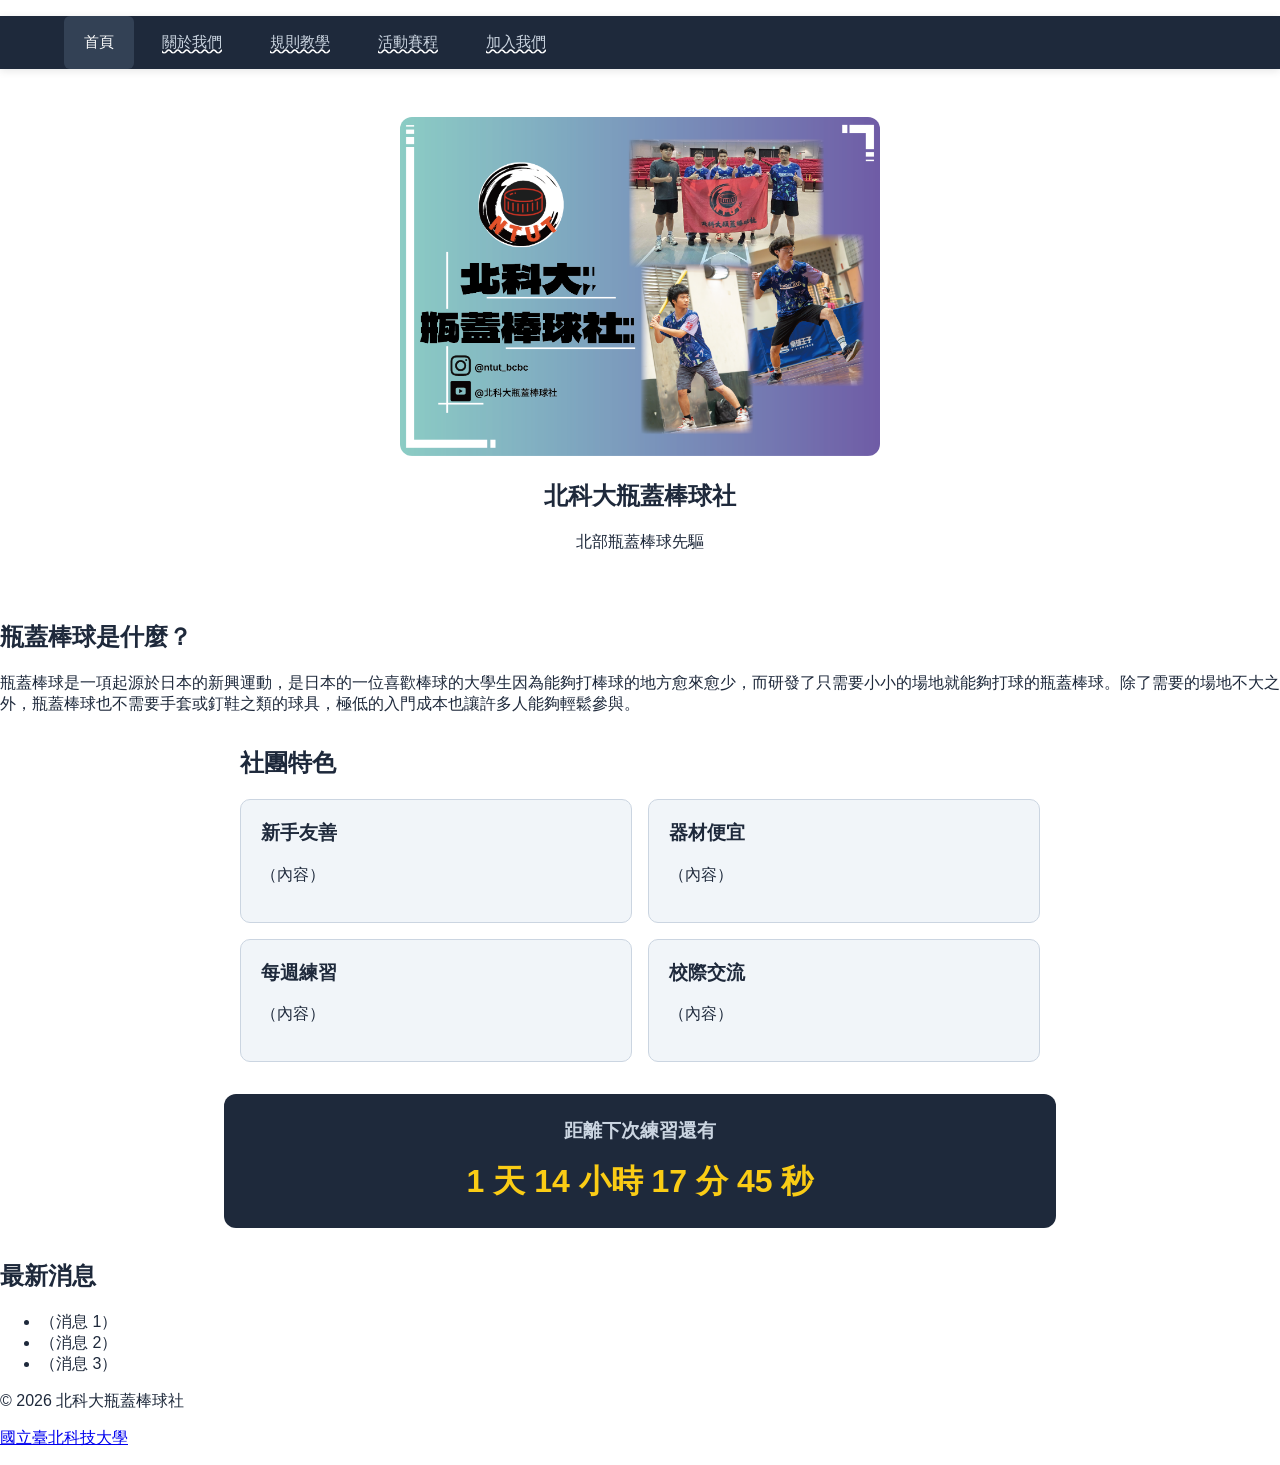
==== index.html @ 92513eaa "boilerplate" ====
<!DOCTYPE html>
<html lang="zh-Hant">
<head>
  <meta charset="UTF-8">
  <meta name="viewport" content="width=device-width, initial-scale=1.0">
  <title>首頁 | 北科大瓶蓋棒球社</title>
  <link rel="stylesheet" href="css/style.css">
</head>
<body>

  <nav class="navbar" aria-label="主選單">
    <ul class="nav-list">
      <li class="nav-item"><a href="index.html" class="nav-link active" aria-current="page">首頁</a></li>
      <li class="nav-item"><a href="about.html" class="nav-link">關於我們</a></li>
      <li class="nav-item"><a href="rules.html" class="nav-link">規則教學</a></li>
      <li class="nav-item"><a href="schedule.html" class="nav-link">活動賽程</a></li>
      <li class="nav-item"><a href="join.html" class="nav-link">加入我們</a></li>
    </ul>
  </nav>

  <main class="page-content">

    <section class="hero">
      <img src="images/hero.png" alt="宣傳圖">
      <h1>北科大瓶蓋棒球社</h1>
      <p>北部瓶蓋棒球先驅</p>
    </section>

    <section class="intro">
      <h2>瓶蓋棒球是什麼？</h2>
      <p>瓶蓋棒球是一項起源於日本的新興運動，是日本的一位喜歡棒球的大學生因為能夠打棒球的地方愈來愈少，而研發了只需要小小的場地就能夠打球的瓶蓋棒球。除了需要的場地不大之外，瓶蓋棒球也不需要手套或釘鞋之類的球具，極低的入門成本也讓許多人能夠輕鬆參與。</p>
    </section>

    <section class="features">
      <h2>社團特色</h2>
      <div class="grid-2x2">
        <div class="grid-cell">
          <h3>新手友善</h3>
          <p>（內容）</p>
        </div>
        <div class="grid-cell">
          <h3>器材便宜</h3>
          <p>（內容）</p>
        </div>
        <div class="grid-cell">
          <h3>每週練習</h3>
          <p>（內容）</p>
        </div>
        <div class="grid-cell">
          <h3>校際交流</h3>
          <p>（內容）</p>
        </div>
      </div>
    </section>

    <section class="countdown">
      <h2>距離下次練習還有</h2>
      <p id="countdown-display">--</p>
    </section>

    <section class="news">
      <h2>最新消息</h2>
      <ul>
        <li>（消息 1）</li>
        <li>（消息 2）</li>
        <li>（消息 3）</li>
      </ul>
    </section>

  </main>

  <footer class="site-footer">
    <p>&copy; 2026 北科大瓶蓋棒球社</p>
    <p>
      <a href="https://www.ntut.edu.tw/" target="_blank" rel="noopener">國立臺北科技大學</a>
    </p>
  </footer>

  <script src="js/script.js"></script>
</body>
</html>
---- css/style.css ----
body {
    margin: 0;
    background-color: #ffffff;
    color: #1e293b;
    font-family: sans-serif;
}

.navbar {
    background-color: #1e293b;
    padding: 0 1.5rem;
    box-shadow: 0 2px 8px rgba(0, 0, 0, 0.1);
}

.nav-list {
    list-style-type: none;
    display: flex;
    align-items: center;
    gap: 0.5rem;
}

.nav-list .nav-right {
    margin-left: auto;
}

.nav-link {
    display: block;
    color: #cbd5e1;
    padding: 1rem 1.25rem;
    font-weight: 500;
    font-size: 0.95rem;
    border-radius: 6px;
    transition: all 0.2s ease-in-out;
    text-decoration: underline wavy #fff;
}

.nav-link:hover {
    color: #ffffff;
    background-color: #334155;
}

.nav-link:active {
    color: #ffffff;
    background-color: #3b82f6; 
}

.nav-link.active {
    color: #ffffff;
    background-color: #334155;
    text-decoration: none;
}

.hero {
    text-align: center;
    padding: 2rem 1rem;
}

.hero img {
    width: 100%;
    max-width: 480px;
    height: auto;
    border-radius: 12px;
}

.features {
    max-width: 800px;
    margin: 2rem auto;
    padding: 0 1rem;
}

.grid-2x2 {
    display: grid;
    grid-template-columns: 1fr 1fr;
    grid-template-rows: auto auto;
    gap: 1rem;
}

.grid-cell {
    background-color: #f1f5f9;
    border: 1px solid #cbd5e1;
    border-radius: 10px;
    padding: 1.25rem;
    transition: transform 0.2s, box-shadow 0.2s;
}

.grid-cell:hover {
    transform: translateY(-4px);
    box-shadow: 0 6px 16px rgba(0, 0, 0, 0.15);
}

.grid-cell h3 {
    margin-top: 0;
    color: #1e293b;
}

.countdown {
    max-width: 800px;
    margin: 2rem auto;
    padding: 1.5rem 1rem;
    text-align: center;
    background-color: #1e293b;
    color: #ffffff;
    border-radius: 12px;
}

.countdown h2 {
    margin-top: 0;
    color: #cbd5e1;
    font-size: 1.2rem;
}

#countdown-display {
    margin: 0;
    font-size: 2rem;
    font-weight: bold;
    color: #facc15;
}

@media (max-width: 600px) {
    .nav-list {
        flex-direction: column;
        align-items: stretch;
        padding: 0.5rem 0;
    }

    .nav-list .nav-right {
        margin-left: 0;
    }

    .nav-link {
        padding: 0.75rem 1rem;
    }

    .grid-2x2 {
        gap: 0.5rem;
    }

    .grid-cell {
        padding: 0.75rem;
    }

    #countdown-display {
        font-size: 1.4rem;
    }
}
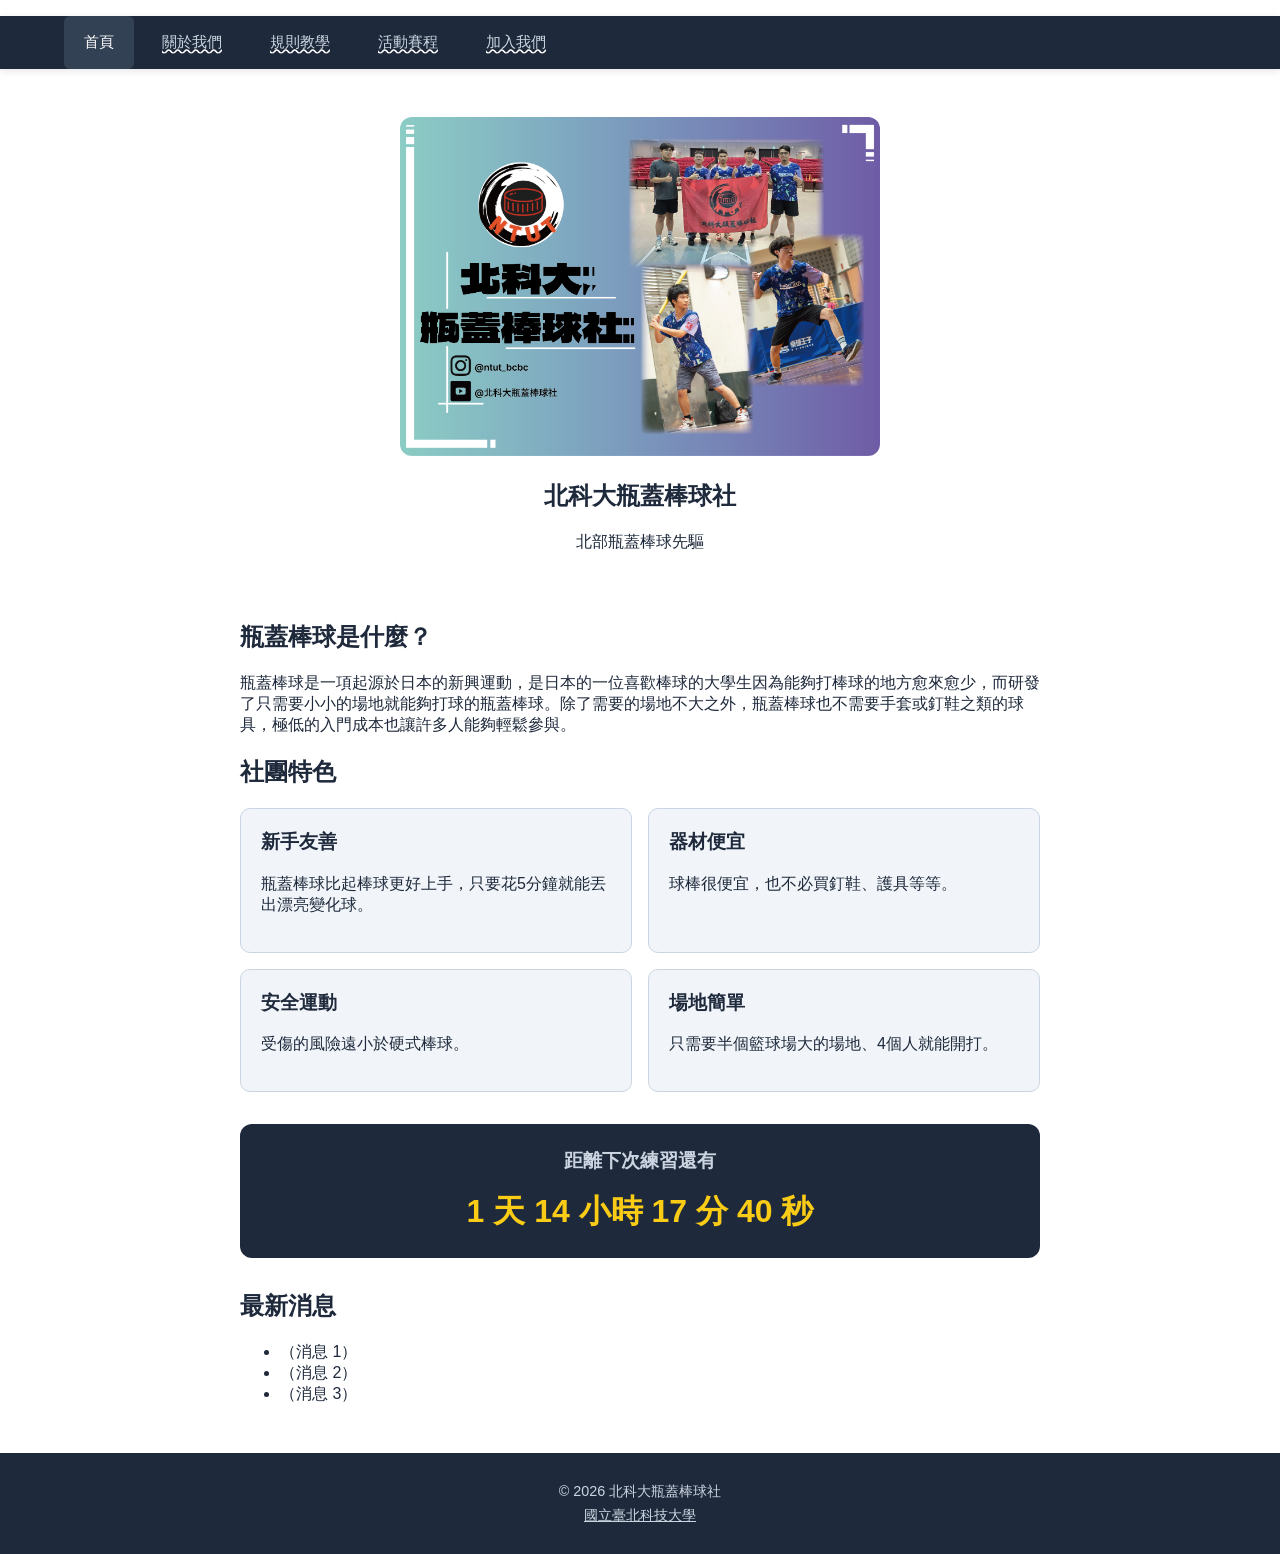
==== commit 1c0cee2a: "Refactor code structure for improved readability and maintainability" ====
--- a/index.html
+++ b/index.html
@@ -36,19 +36,19 @@
       <div class="grid-2x2">
         <div class="grid-cell">
           <h3>新手友善</h3>
-          <p>（內容）</p>
+          <p>瓶蓋棒球比起棒球更好上手，只要花5分鐘就能丟出漂亮變化球。</p>
         </div>
         <div class="grid-cell">
           <h3>器材便宜</h3>
-          <p>（內容）</p>
+          <p>球棒很便宜，也不必買釘鞋、護具等等。</p>
         </div>
         <div class="grid-cell">
-          <h3>每週練習</h3>
-          <p>（內容）</p>
+          <h3>安全運動</h3>
+          <p>受傷的風險遠小於硬式棒球。</p>
         </div>
         <div class="grid-cell">
-          <h3>校際交流</h3>
-          <p>（內容）</p>
+          <h3>場地簡單</h3>
+          <p>只需要半個籃球場大的場地、4個人就能開打。</p>
         </div>
       </div>
     </section>
@@ -70,7 +70,7 @@
   </main>
 
   <footer class="site-footer">
-    <p>&copy; 2026 北科大瓶蓋棒球社</p>
+    <p id="copyright"></p>
     <p>
       <a href="https://www.ntut.edu.tw/" target="_blank" rel="noopener">國立臺北科技大學</a>
     </p>
--- a/css/style.css
+++ b/css/style.css
@@ -50,6 +50,12 @@
     text-decoration: none;
 }
 
+.page-content {
+    max-width: 800px;
+    margin: 0 auto;
+    padding: 0 1rem 2rem;
+}
+
 .hero {
     text-align: center;
     padding: 2rem 1rem;
@@ -60,12 +66,6 @@
     max-width: 480px;
     height: auto;
     border-radius: 12px;
-}
-
-.features {
-    max-width: 800px;
-    margin: 2rem auto;
-    padding: 0 1rem;
 }
 
 .grid-2x2 {
@@ -94,8 +94,7 @@
 }
 
 .countdown {
-    max-width: 800px;
-    margin: 2rem auto;
+    margin: 2rem 0;
     padding: 1.5rem 1rem;
     text-align: center;
     background-color: #1e293b;
@@ -116,6 +115,80 @@
     color: #facc15;
 }
 
+.site-footer {
+    background-color: #1e293b;
+    color: #cbd5e1;
+    text-align: center;
+    padding: 1.5rem 1rem;
+    font-size: 0.9rem;
+}
+
+.site-footer p {
+    margin: 0.3rem 0;
+}
+
+.site-footer a {
+    color: #cbd5e1;
+}
+
+.site-footer a:hover {
+    color: #ffffff;
+}
+
+.pitching img {
+    display: block;
+    width: 100%;
+    max-width: 320px;
+    height: auto;
+    margin: 0 auto;
+    border-radius: 10px;
+}
+
+.officer-list {
+    display: flex;
+    flex-wrap: wrap;
+    gap: 1rem;
+}
+
+.officer-card {
+    flex: 1;
+    min-width: 200px;
+    background-color: #f1f5f9;
+    border: 1px solid #cbd5e1;
+    border-radius: 10px;
+    padding: 1rem;
+    text-align: center;
+}
+
+.officer-card img {
+    width: 120px;
+    height: 120px;
+    object-fit: cover;
+    border-radius: 50%;
+}
+
+.officer-card p {
+    text-align: left;
+    line-height: 1.6;
+}
+
+table {
+    border: 1px solid #000;
+}
+
+th, td {
+  border: 1px dotted #000;
+  padding: 8px 12px; 
+}
+
+.correct {
+    color: green;
+}
+
+.wrong {
+    color: red;
+}
+
 @media (max-width: 600px) {
     .nav-list {
         flex-direction: column;
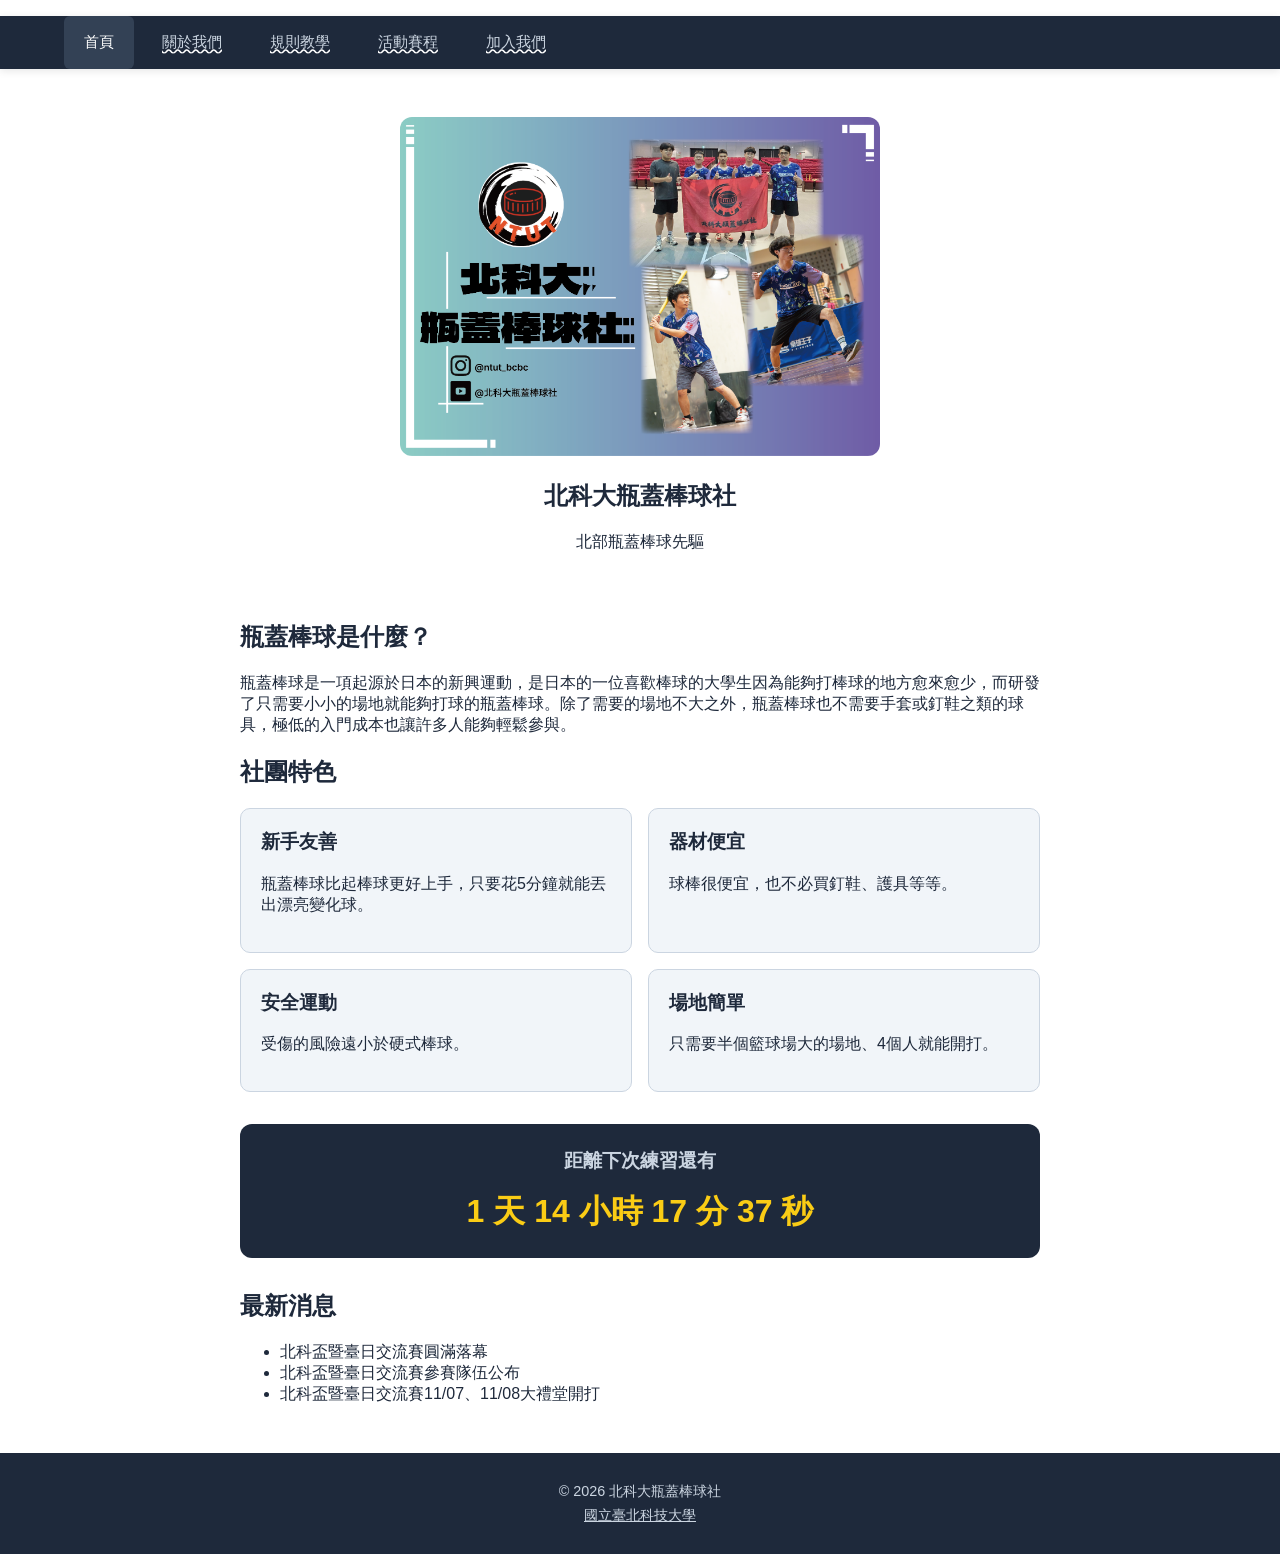
==== commit 7c7d77e4: "Update news section with latest announcements" ====
--- a/index.html
+++ b/index.html
@@ -61,9 +61,9 @@
     <section class="news">
       <h2>最新消息</h2>
       <ul>
-        <li>（消息 1）</li>
-        <li>（消息 2）</li>
-        <li>（消息 3）</li>
+        <li>北科盃暨臺日交流賽圓滿落幕</li>
+        <li>北科盃暨臺日交流賽參賽隊伍公布</li>
+        <li>北科盃暨臺日交流賽11/07、11/08大禮堂開打</li>
       </ul>
     </section>
 
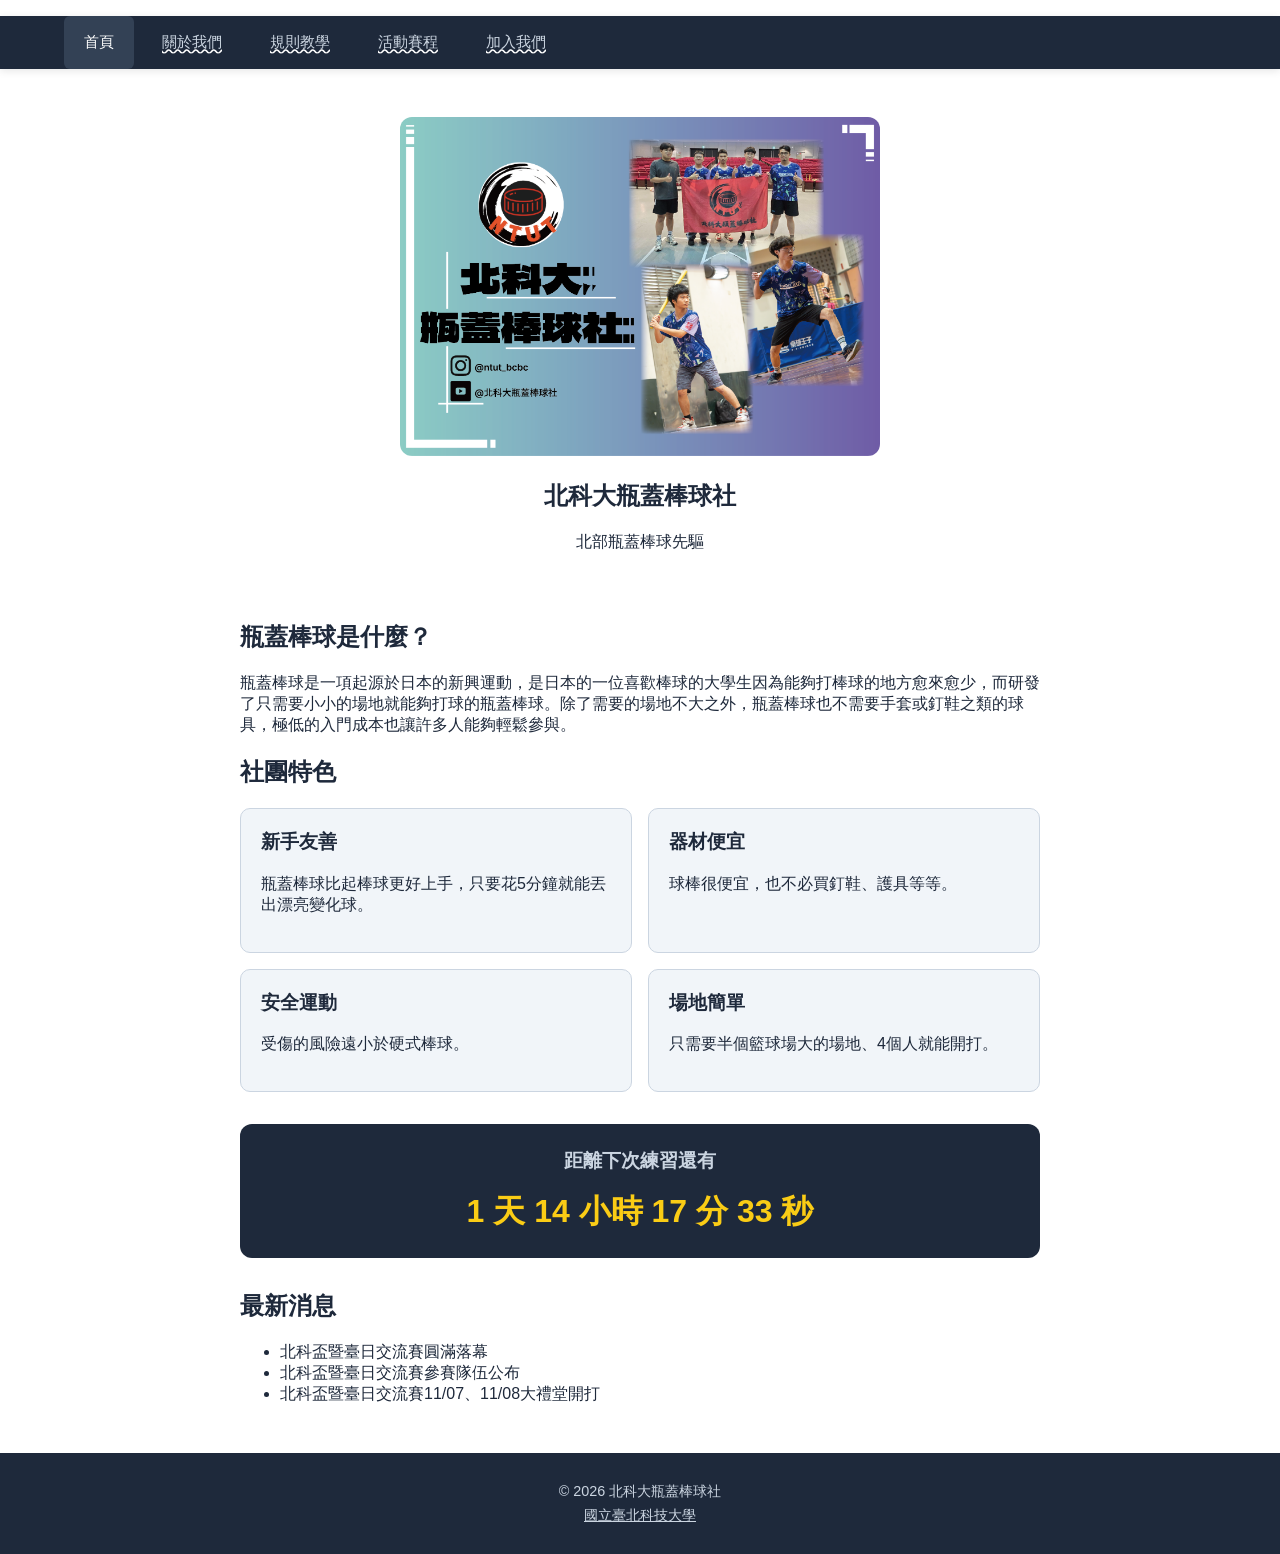
==== commit 8e6cb751: "favicon" ====
--- a/index.html
+++ b/index.html
@@ -5,6 +5,7 @@
   <meta name="viewport" content="width=device-width, initial-scale=1.0">
   <title>首頁 | 北科大瓶蓋棒球社</title>
   <link rel="stylesheet" href="css/style.css">
+  <link rel="icon" type="image/png" href="/favicon.png">
 </head>
 <body>
 
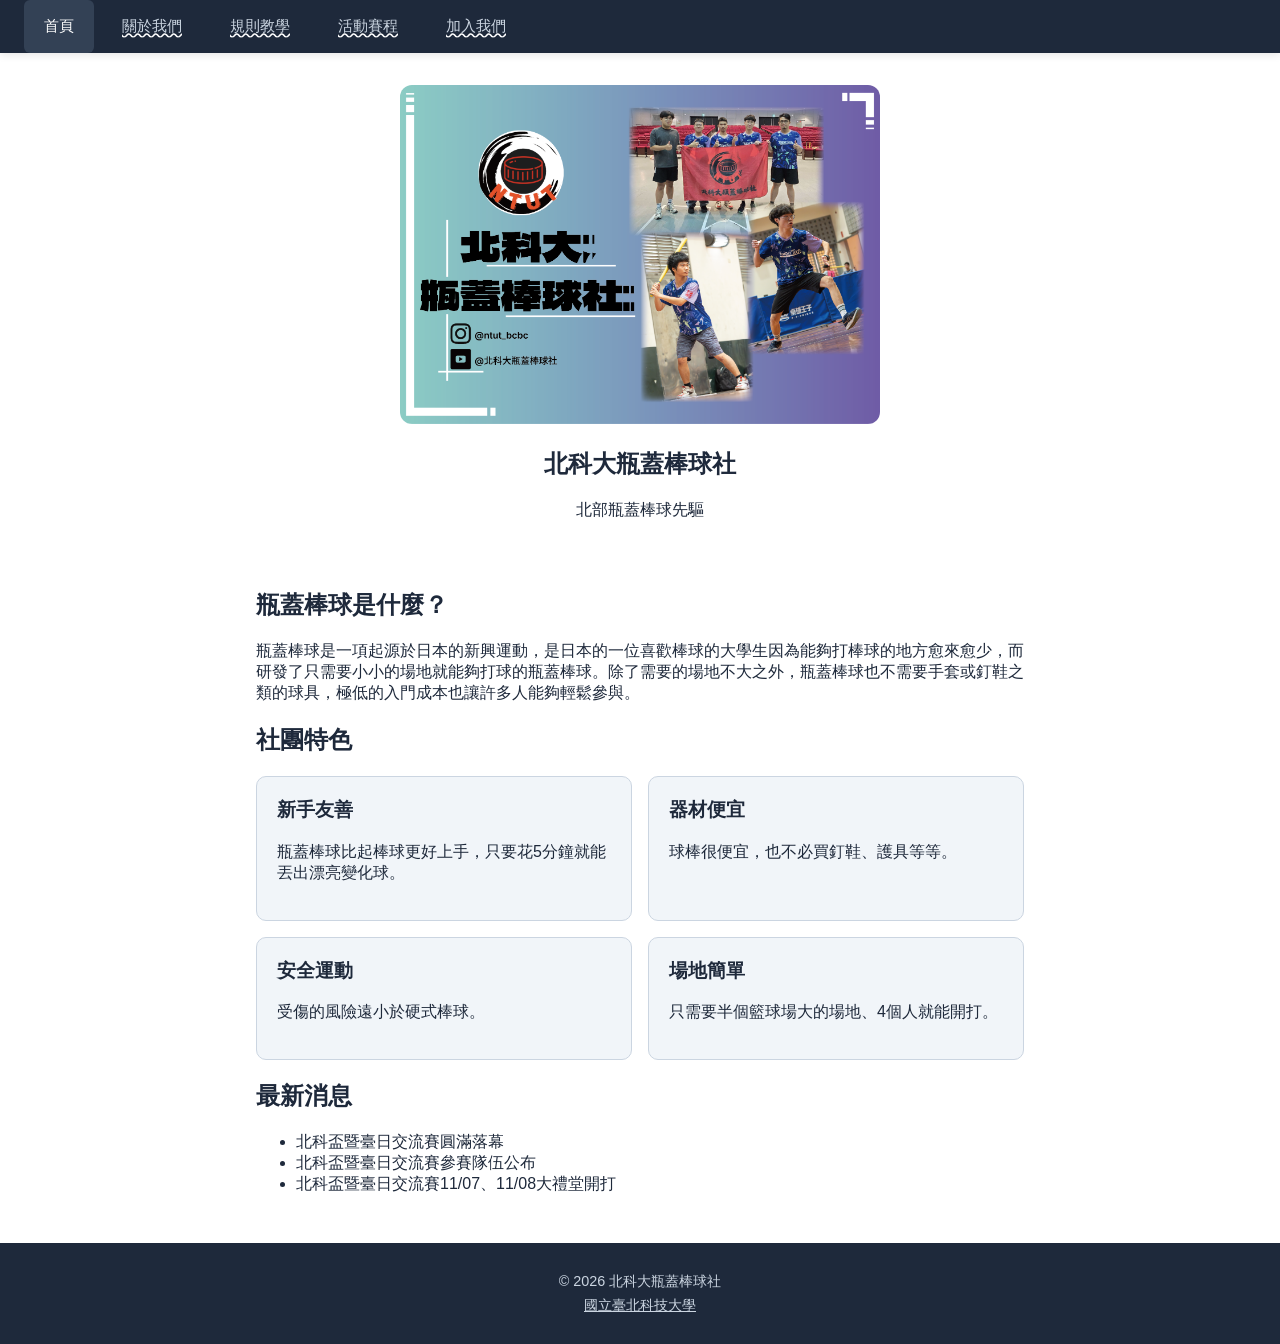
==== commit 4c3984bb: "Add countdown section to schedule page and remove from index page" ====
--- a/index.html
+++ b/index.html
@@ -54,11 +54,6 @@
       </div>
     </section>
 
-    <section class="countdown">
-      <h2>距離下次練習還有</h2>
-      <p id="countdown-display">--</p>
-    </section>
-
     <section class="news">
       <h2>最新消息</h2>
       <ul>
--- a/css/style.css
+++ b/css/style.css
@@ -4,6 +4,9 @@
     background-color: #ffffff;
     color: #1e293b;
     font-family: sans-serif;
+    display: flex;
+    flex-direction: column;
+    min-height: 100vh;
 }
 
 .navbar {
@@ -14,6 +17,8 @@
 
 .nav-list {
     list-style-type: none;
+    margin: 0;
+    padding: 0;
     display: flex;
     align-items: center;
     gap: 0.5rem;
@@ -51,9 +56,12 @@
 }
 
 .page-content {
+    flex: 1;
+    width: 100%;
     max-width: 800px;
     margin: 0 auto;
     padding: 0 1rem 2rem;
+    box-sizing: border-box;
 }
 
 .hero {
@@ -181,6 +189,21 @@
   padding: 8px 12px; 
 }
 
+button {
+    background-color: #1e293b;
+    color: #ffffff;
+    border: none;
+    border-radius: 6px;
+    padding: 0.6rem 1.2rem;
+    font-size: 1rem;
+    cursor: pointer;
+    transition: background-color 0.2s;
+}
+
+button:hover {
+    background-color: #3b82f6;
+}
+
 .correct {
     color: green;
 }
